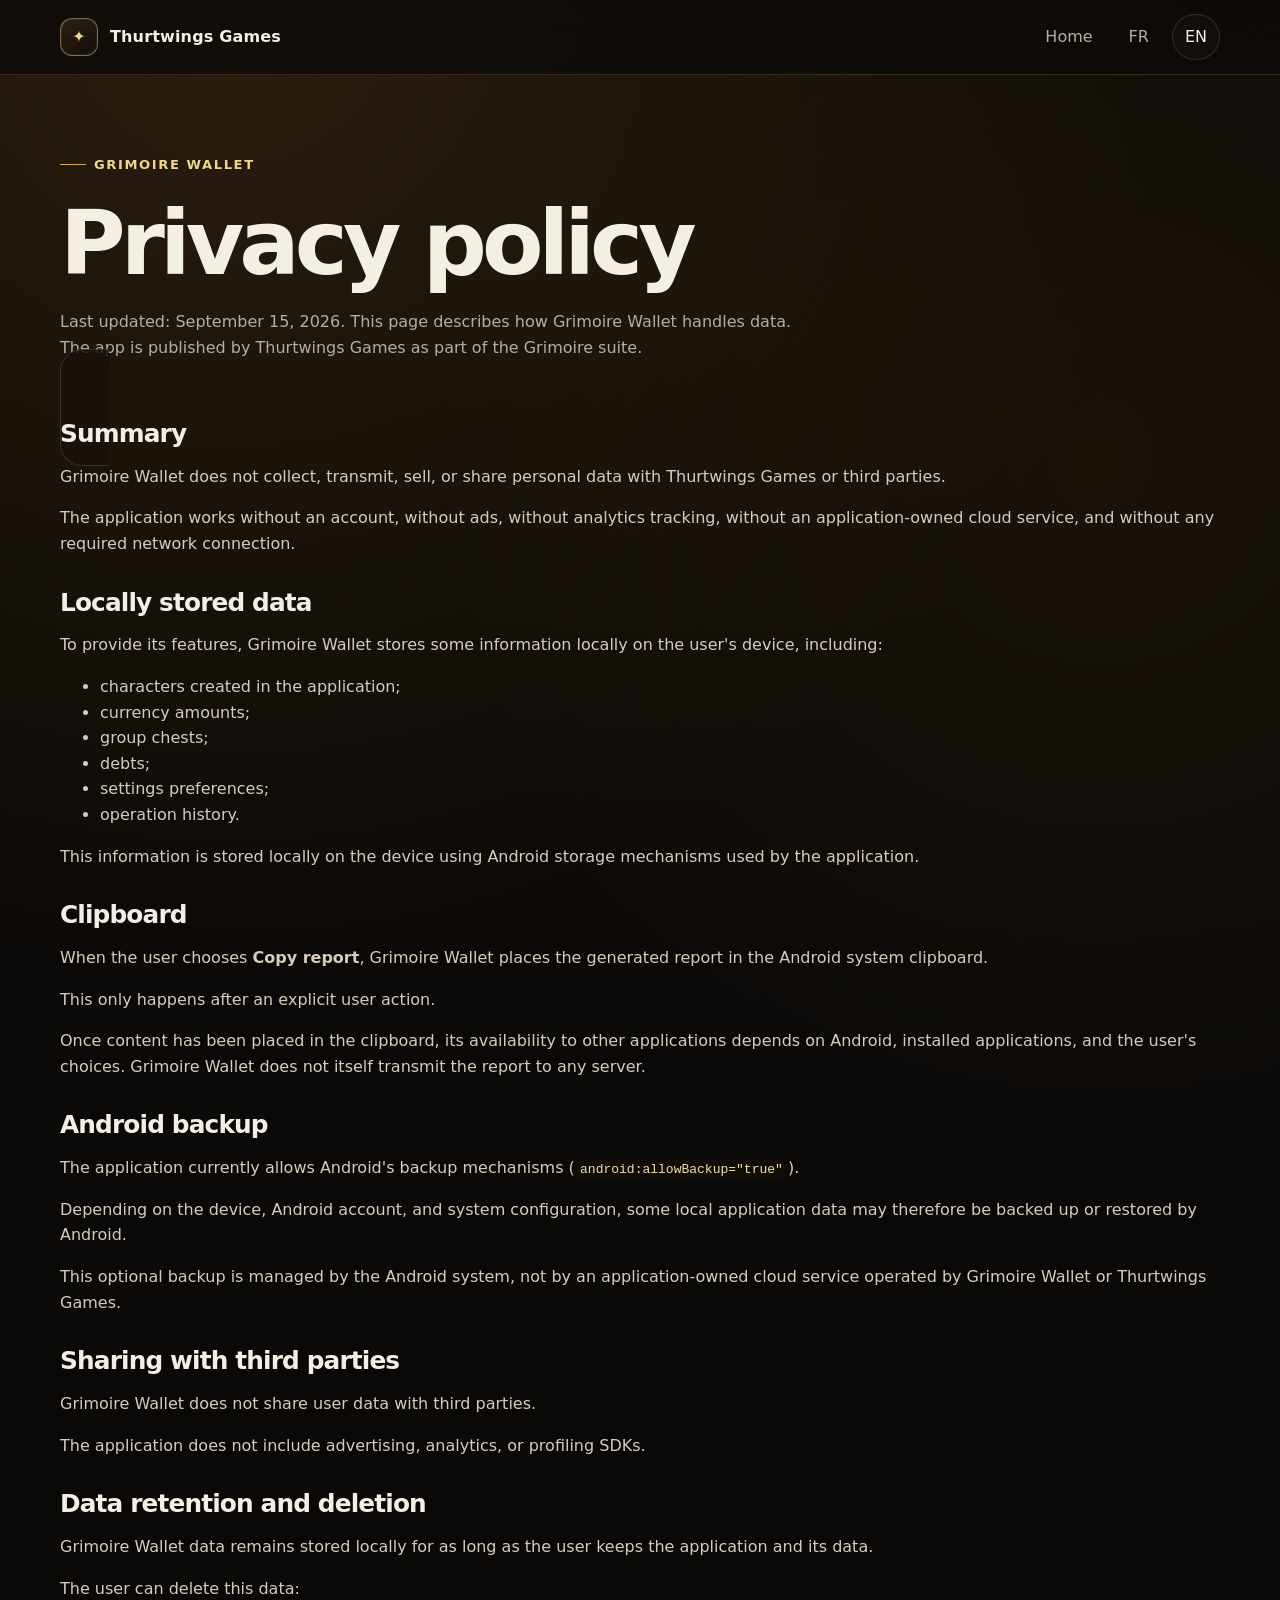
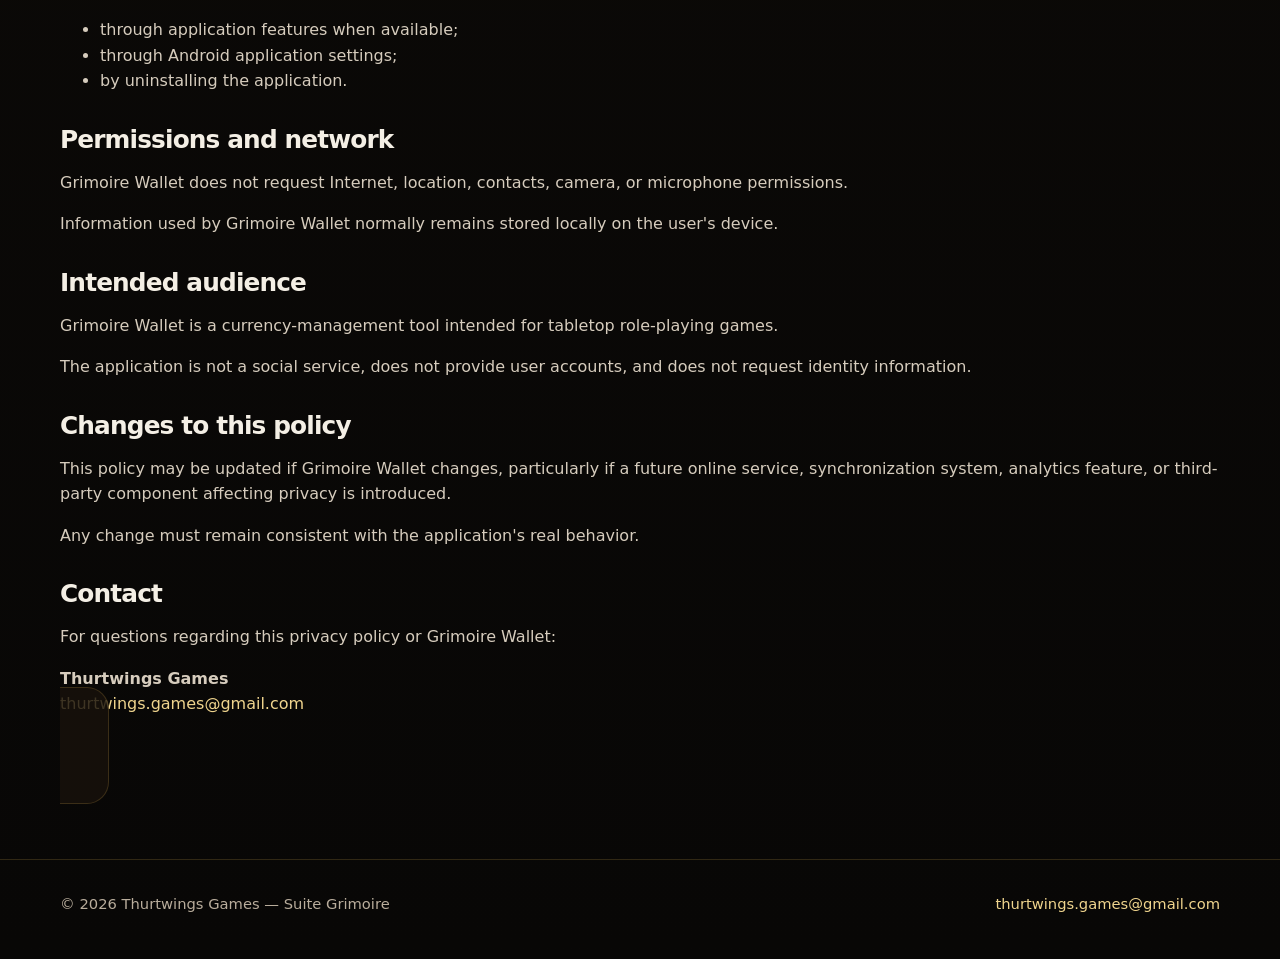
==== legal/grimoire-bourse/privacy-policy.html @ 92de98b3 "feat(site): add public privacy policy page" ====
<!doctype html>
<html lang="fr">
<head>
  <meta charset="utf-8">
  <meta name="viewport" content="width=device-width, initial-scale=1">
  <meta name="theme-color" content="#0c0a08">
  <meta name="description" content="Politique de confidentialité de Grimoire Bourse / Grimoire Wallet, publiée par Thurtwings Games.">
  <title>Politique de confidentialité — Grimoire Bourse</title>
  <link rel="stylesheet" href="../../styles.css">
</head>
<body>
  <header class="site-header">
    <div class="site-shell nav">
      <a class="brand" href="../../index.html">
        <span class="brand-mark">✦</span>
        <span>Thurtwings Games</span>
      </a>
      <div class="nav-actions">
        <a class="nav-link" href="../../index.html" data-lang="fr">Accueil</a>
        <a class="nav-link" href="../../index.html" data-lang="en">Home</a>
        <button class="lang-button active" type="button" data-set-lang="fr">FR</button>
        <button class="lang-button" type="button" data-set-lang="en">EN</button>
      </div>
    </div>
  </header>

  <main class="legal-page">
    <div class="site-shell">
      <div class="legal-header" data-lang="fr">
        <span class="eyebrow">Grimoire Bourse</span>
        <h1>Politique de confidentialité</h1>
        <p>Dernière mise à jour : 15 septembre 2026. Cette page décrit le traitement des données par Grimoire Bourse, application publiée par Thurtwings Games au sein de la suite Grimoire.</p>
      </div>
      <div class="legal-header" data-lang="en" id="en">
        <span class="eyebrow">Grimoire Wallet</span>
        <h1>Privacy policy</h1>
        <p>Last updated: September 15, 2026. This page describes how Grimoire Wallet handles data. The app is published by Thurtwings Games as part of the Grimoire suite.</p>
      </div>

      <article class="legal-card" data-lang="fr">
        <h2>Résumé</h2>
        <p>Grimoire Bourse ne collecte, ne transmet et ne vend aucune donnée personnelle à Thurtwings Games ou à des tiers.</p>
        <p>L'application fonctionne sans compte, sans publicité, sans suivi analytique, sans service cloud propre à l'application et sans connexion réseau obligatoire.</p>

        <h2>Données stockées localement</h2>
        <p>Pour fonctionner, Grimoire Bourse conserve certaines informations localement sur l'appareil de l'utilisateur, notamment :</p>
        <ul>
          <li>les personnages créés dans l'application ;</li>
          <li>les montants de monnaie ;</li>
          <li>les coffres de groupe ;</li>
          <li>les dettes ;</li>
          <li>les préférences de réglages ;</li>
          <li>l'historique des opérations.</li>
        </ul>
        <p>Ces données sont stockées localement sur l'appareil par les mécanismes de stockage Android utilisés par l'application.</p>

        <h2>Presse-papiers</h2>
        <p>Lorsque l'utilisateur utilise la fonction <strong>Copier rapport</strong>, Grimoire Bourse place le rapport généré dans le presse-papiers du système Android.</p>
        <p>Cette action se produit uniquement après une action explicite de l'utilisateur.</p>
        <p>Une fois le contenu placé dans le presse-papiers, son utilisation par d'autres applications dépend du système Android, des applications installées et des choix de l'utilisateur. Grimoire Bourse ne transmet elle-même ce rapport à aucun serveur.</p>

        <h2>Sauvegarde Android</h2>
        <p>L'application autorise actuellement les mécanismes de sauvegarde proposés par Android (<code>android:allowBackup="true"</code>).</p>
        <p>Selon la configuration de l'appareil, du compte Android et du système, certaines données locales de l'application peuvent donc être sauvegardées ou restaurées par Android.</p>
        <p>Cette sauvegarde éventuelle est gérée par le système Android, pas par un service cloud propre à Grimoire Bourse ou à Thurtwings Games.</p>

        <h2>Partage avec des tiers</h2>
        <p>Grimoire Bourse ne partage pas les données de l'utilisateur avec des tiers.</p>
        <p>L'application n'intègre aucun SDK publicitaire, analytique ou de profilage.</p>

        <h2>Conservation et suppression des données</h2>
        <p>Les données de Grimoire Bourse restent stockées localement tant que l'utilisateur conserve l'application et ses données.</p>
        <p>L'utilisateur peut supprimer ces données :</p>
        <ul>
          <li>depuis les fonctions de l'application lorsqu'elles existent ;</li>
          <li>depuis les paramètres Android de l'application ;</li>
          <li>en désinstallant l'application.</li>
        </ul>

        <h2>Permissions et réseau</h2>
        <p>Grimoire Bourse ne demande pas de permission Internet, de localisation, de contacts, de caméra ou de microphone.</p>
        <p>Les informations utilisées par Grimoire Bourse restent normalement stockées localement sur l'appareil.</p>

        <h2>Public concerné</h2>
        <p>Grimoire Bourse est un outil de gestion de monnaie destiné au jeu de rôle sur table.</p>
        <p>L'application n'est pas un service social, ne propose pas de compte utilisateur et ne demande pas d'informations d'identité.</p>

        <h2>Modifications de cette politique</h2>
        <p>Cette politique pourra être mise à jour si les fonctionnalités de Grimoire Bourse évoluent, notamment si un futur service en ligne, une synchronisation, un système d'analyse ou un composant tiers ayant un impact sur la vie privée est ajouté.</p>
        <p>Toute évolution devra rester cohérente avec le comportement réel de l'application.</p>

        <h2>Contact</h2>
        <p>Pour toute question concernant cette politique de confidentialité ou Grimoire Bourse :</p>
        <p><strong>Thurtwings Games</strong><br><a href="mailto:thurtwings.games@gmail.com">thurtwings.games@gmail.com</a></p>
      </article>

      <article class="legal-card" data-lang="en">
        <h2>Summary</h2>
        <p>Grimoire Wallet does not collect, transmit, sell, or share personal data with Thurtwings Games or third parties.</p>
        <p>The application works without an account, without ads, without analytics tracking, without an application-owned cloud service, and without any required network connection.</p>

        <h2>Locally stored data</h2>
        <p>To provide its features, Grimoire Wallet stores some information locally on the user's device, including:</p>
        <ul>
          <li>characters created in the application;</li>
          <li>currency amounts;</li>
          <li>group chests;</li>
          <li>debts;</li>
          <li>settings preferences;</li>
          <li>operation history.</li>
        </ul>
        <p>This information is stored locally on the device using Android storage mechanisms used by the application.</p>

        <h2>Clipboard</h2>
        <p>When the user chooses <strong>Copy report</strong>, Grimoire Wallet places the generated report in the Android system clipboard.</p>
        <p>This only happens after an explicit user action.</p>
        <p>Once content has been placed in the clipboard, its availability to other applications depends on Android, installed applications, and the user's choices. Grimoire Wallet does not itself transmit the report to any server.</p>

        <h2>Android backup</h2>
        <p>The application currently allows Android's backup mechanisms (<code>android:allowBackup="true"</code>).</p>
        <p>Depending on the device, Android account, and system configuration, some local application data may therefore be backed up or restored by Android.</p>
        <p>This optional backup is managed by the Android system, not by an application-owned cloud service operated by Grimoire Wallet or Thurtwings Games.</p>

        <h2>Sharing with third parties</h2>
        <p>Grimoire Wallet does not share user data with third parties.</p>
        <p>The application does not include advertising, analytics, or profiling SDKs.</p>

        <h2>Data retention and deletion</h2>
        <p>Grimoire Wallet data remains stored locally for as long as the user keeps the application and its data.</p>
        <p>The user can delete this data:</p>
        <ul>
          <li>through application features when available;</li>
          <li>through Android application settings;</li>
          <li>by uninstalling the application.</li>
        </ul>

        <h2>Permissions and network</h2>
        <p>Grimoire Wallet does not request Internet, location, contacts, camera, or microphone permissions.</p>
        <p>Information used by Grimoire Wallet normally remains stored locally on the user's device.</p>

        <h2>Intended audience</h2>
        <p>Grimoire Wallet is a currency-management tool intended for tabletop role-playing games.</p>
        <p>The application is not a social service, does not provide user accounts, and does not request identity information.</p>

        <h2>Changes to this policy</h2>
        <p>This policy may be updated if Grimoire Wallet changes, particularly if a future online service, synchronization system, analytics feature, or third-party component affecting privacy is introduced.</p>
        <p>Any change must remain consistent with the application's real behavior.</p>

        <h2>Contact</h2>
        <p>For questions regarding this privacy policy or Grimoire Wallet:</p>
        <p><strong>Thurtwings Games</strong><br><a href="mailto:thurtwings.games@gmail.com">thurtwings.games@gmail.com</a></p>
      </article>
    </div>
  </main>

  <footer class="site-footer">
    <div class="site-shell footer-row">
      <span>© 2026 Thurtwings Games — Suite Grimoire</span>
      <div class="footer-links"><a href="../../index.html">thurtwings.games@gmail.com</a></div>
    </div>
  </footer>

  <script>
    const buttons = document.querySelectorAll('[data-set-lang]');
    const setLanguage = (lang) => {
      document.body.classList.toggle('lang-en', lang === 'en');
      document.documentElement.lang = lang;
      buttons.forEach((button) => button.classList.toggle('active', button.dataset.setLang === lang));
      localStorage.setItem('grimoire-lang', lang);
      if (lang === 'en' && location.hash !== '#en') history.replaceState(null, '', '#en');
      if (lang === 'fr' && location.hash === '#en') history.replaceState(null, '', location.pathname);
    };
    buttons.forEach((button) => button.addEventListener('click', () => setLanguage(button.dataset.setLang)));
    const saved = localStorage.getItem('grimoire-lang');
    const initial = location.hash === '#en' ? 'en' : (saved || (navigator.language && navigator.language.toLowerCase().startsWith('en') ? 'en' : 'fr'));
    setLanguage(initial);
  </script>
</body>
</html>
---- styles.css ----
:root {
  --bg: #0c0a08;
  --bg-soft: #14100c;
  --panel: rgba(28, 21, 14, 0.86);
  --panel-strong: #1b140d;
  --gold: #d6a84d;
  --gold-light: #f0d58e;
  --gold-dark: #7e5721;
  --text: #f4efe5;
  --muted: #b9ad9c;
  --line: rgba(214, 168, 77, 0.2);
  --success: #9ccf91;
  --shadow: 0 24px 70px rgba(0, 0, 0, 0.42);
  --radius: 22px;
}

* { box-sizing: border-box; }
html { scroll-behavior: smooth; }
body {
  margin: 0;
  min-height: 100vh;
  color: var(--text);
  background:
    radial-gradient(circle at 18% 0%, rgba(126, 87, 33, 0.25), transparent 34%),
    radial-gradient(circle at 86% 18%, rgba(87, 57, 22, 0.18), transparent 28%),
    linear-gradient(180deg, #0e0b08 0%, #080706 100%);
  font-family: Inter, ui-sans-serif, system-ui, -apple-system, BlinkMacSystemFont, "Segoe UI", sans-serif;
  line-height: 1.6;
}

a { color: var(--gold-light); text-decoration: none; }
a:hover { color: #fff1bf; }

.site-shell { width: min(1160px, calc(100% - 36px)); margin: 0 auto; }

.site-header {
  position: sticky;
  top: 0;
  z-index: 20;
  backdrop-filter: blur(16px);
  background: rgba(12, 10, 8, 0.78);
  border-bottom: 1px solid var(--line);
}

.nav {
  min-height: 74px;
  display: flex;
  align-items: center;
  justify-content: space-between;
  gap: 20px;
}

.brand {
  display: inline-flex;
  align-items: center;
  gap: 12px;
  color: var(--text);
  font-weight: 750;
  letter-spacing: 0.01em;
}

.brand-mark {
  width: 38px;
  height: 38px;
  display: grid;
  place-items: center;
  border: 1px solid rgba(240, 213, 142, 0.45);
  border-radius: 12px;
  background: linear-gradient(145deg, #2c2115, #130e0a);
  color: var(--gold-light);
  box-shadow: inset 0 0 0 1px rgba(214,168,77,.08);
}

.nav-actions { display: flex; align-items: center; gap: 10px; flex-wrap: wrap; justify-content: flex-end; }
.nav-link, .lang-button {
  border: 1px solid transparent;
  background: transparent;
  color: var(--muted);
  padding: 9px 12px;
  border-radius: 999px;
  font: inherit;
  cursor: pointer;
}
.nav-link:hover, .lang-button:hover, .lang-button.active {
  border-color: var(--line);
  color: var(--text);
  background: rgba(255,255,255,.025);
}

.hero { padding: 92px 0 70px; }
.hero-grid { display: grid; grid-template-columns: 1.35fr .65fr; gap: 34px; align-items: center; }
.eyebrow {
  display: inline-flex;
  align-items: center;
  gap: 8px;
  color: var(--gold-light);
  font-size: .82rem;
  font-weight: 800;
  letter-spacing: .12em;
  text-transform: uppercase;
}
.eyebrow::before { content: ""; width: 26px; height: 1px; background: var(--gold); }

h1, h2, h3 { margin: 0; line-height: 1.12; }
h1 { margin-top: 18px; font-size: clamp(2.8rem, 7vw, 5.8rem); letter-spacing: -.055em; max-width: 820px; }
h2 { font-size: clamp(2rem, 4vw, 3.35rem); letter-spacing: -.035em; }
h3 { font-size: 1.2rem; }

.hero-copy { margin: 24px 0 0; max-width: 720px; color: var(--muted); font-size: clamp(1.05rem, 2vw, 1.25rem); }
.hero-actions { margin-top: 32px; display: flex; gap: 12px; flex-wrap: wrap; }
.button {
  display: inline-flex;
  align-items: center;
  justify-content: center;
  gap: 8px;
  min-height: 46px;
  padding: 0 17px;
  border-radius: 13px;
  border: 1px solid var(--line);
  font-weight: 760;
}
.button.primary { color: #171008; background: linear-gradient(135deg, #f2d78d, #c78d35); border-color: transparent; }
.button.primary:hover { color: #171008; filter: brightness(1.06); }
.button.secondary { color: var(--text); background: rgba(255,255,255,.025); }

.hero-seal {
  width: min(100%, 320px);
  aspect-ratio: 1;
  margin-left: auto;
  display: grid;
  place-items: center;
  border-radius: 50%;
  border: 1px solid rgba(240,213,142,.22);
  background:
    radial-gradient(circle, rgba(214,168,77,.13), transparent 58%),
    repeating-radial-gradient(circle, transparent 0 27px, rgba(214,168,77,.08) 28px 29px);
  box-shadow: var(--shadow);
  position: relative;
}
.hero-seal::before, .hero-seal::after {
  content: "";
  position: absolute;
  inset: 12%;
  border: 1px solid rgba(214,168,77,.18);
  border-radius: 50%;
}
.hero-seal::after { inset: 25%; }
.seal-core {
  width: 42%;
  aspect-ratio: 1;
  display: grid;
  place-items: center;
  border-radius: 28%;
  transform: rotate(45deg);
  border: 1px solid rgba(240,213,142,.48);
  background: linear-gradient(145deg, #2f2214, #130d09);
  color: var(--gold-light);
  font-size: 2.5rem;
}
.seal-core span { transform: rotate(-45deg); }

.section { padding: 76px 0; border-top: 1px solid rgba(214,168,77,.09); }
.section-intro { display: flex; justify-content: space-between; gap: 30px; align-items: end; margin-bottom: 28px; }
.section-intro p { margin: 0; max-width: 620px; color: var(--muted); }

.app-card, .privacy-card, .support-card, .feature-card {
  border: 1px solid var(--line);
  background: linear-gradient(180deg, rgba(33,24,15,.78), rgba(18,14,10,.92));
  border-radius: var(--radius);
  box-shadow: var(--shadow);
}

.app-card { padding: 30px; display: grid; grid-template-columns: 1fr auto; gap: 28px; }
.app-title-row { display: flex; gap: 12px; align-items: center; flex-wrap: wrap; }
.status {
  display: inline-flex;
  align-items: center;
  gap: 7px;
  color: var(--success);
  background: rgba(156,207,145,.08);
  border: 1px solid rgba(156,207,145,.18);
  border-radius: 999px;
  padding: 5px 10px;
  font-size: .82rem;
  font-weight: 750;
}
.status::before { content: ""; width: 7px; height: 7px; border-radius: 50%; background: currentColor; }
.app-card p { color: var(--muted); margin: 14px 0 0; max-width: 760px; }
.feature-list { margin: 24px 0 0; padding: 0; list-style: none; display: grid; grid-template-columns: repeat(2, minmax(0,1fr)); gap: 10px 20px; }
.feature-list li { color: #ddd3c5; }
.feature-list li::before { content: "✦"; color: var(--gold); margin-right: 9px; }
.coin-stack { min-width: 150px; display: flex; align-items: center; justify-content: center; }
.coin {
  width: 84px; height: 84px; border-radius: 50%; display: grid; place-items: center;
  font-weight: 900; font-size: 1.15rem; color: #2b1b08;
  background: radial-gradient(circle at 33% 30%, #ffe7a4, #d39832 54%, #7b4d12 100%);
  border: 5px double #e5b85f;
  box-shadow: 0 12px 30px rgba(0,0,0,.35);
}

.grid-3 { display: grid; grid-template-columns: repeat(3, minmax(0, 1fr)); gap: 18px; }
.feature-card { padding: 24px; box-shadow: none; }
.feature-card .mini-icon { color: var(--gold-light); font-size: 1.45rem; margin-bottom: 18px; display: block; }
.feature-card p { color: var(--muted); margin-bottom: 0; }

.privacy-card { padding: 34px; display: grid; grid-template-columns: 1fr auto; gap: 28px; align-items: center; }
.privacy-card p, .support-card p { color: var(--muted); }
.privacy-points { display: flex; flex-wrap: wrap; gap: 8px; margin-top: 18px; }
.chip { border: 1px solid var(--line); border-radius: 999px; padding: 7px 10px; color: #ded5c7; font-size: .9rem; }

.support-card { padding: 28px; text-align: center; }
.support-card strong { display: block; font-size: 1.25rem; margin-bottom: 8px; }

.legal-page { padding: 72px 0 100px; }
.legal-header { margin-bottom: 34px; }
.legal-header p { color: var(--muted); max-width: 760px; }
.legal-card { padding: clamp(22px, 5vw, 48px); border: 1px solid var(--line); background: rgba(24,18,12,.82); border-radius: var(--radius); }
.legal-card h2 { font-size: 1.55rem; margin-top: 32px; margin-bottom: 10px; }
.legal-card h2:first-child { margin-top: 0; }
.legal-card p, .legal-card li { color: #d6ccbd; }
.legal-card code { color: #f1ddb0; background: #110e0a; padding: .15em .4em; border-radius: 6px; }
.legal-card hr { border: 0; border-top: 1px solid var(--line); margin: 44px 0; }

.site-footer { border-top: 1px solid var(--line); padding: 32px 0 44px; color: var(--muted); font-size: .92rem; }
.footer-row { display: flex; justify-content: space-between; gap: 18px; align-items: center; flex-wrap: wrap; }
.footer-links { display: flex; gap: 14px; flex-wrap: wrap; }

[data-lang="en"] { display: none; }
body.lang-en [data-lang="fr"] { display: none; }
body.lang-en [data-lang="en"] { display: initial; }
body.lang-en div[data-lang="en"], body.lang-en section[data-lang="en"], body.lang-en p[data-lang="en"], body.lang-en ul[data-lang="en"] { display: block; }

@media (max-width: 850px) {
  .hero-grid, .app-card, .privacy-card { grid-template-columns: 1fr; }
  .hero-seal { margin: 20px auto 0; max-width: 250px; }
  .coin-stack { justify-content: flex-start; }
  .grid-3 { grid-template-columns: 1fr; }
  .section-intro { align-items: start; flex-direction: column; }
}

@media (max-width: 580px) {
  .site-shell { width: min(100% - 24px, 1160px); }
  .nav { min-height: 66px; }
  .nav-link { display: none; }
  .hero { padding-top: 62px; }
  .feature-list { grid-template-columns: 1fr; }
  .app-card, .privacy-card, .feature-card, .support-card { border-radius: 17px; }
}
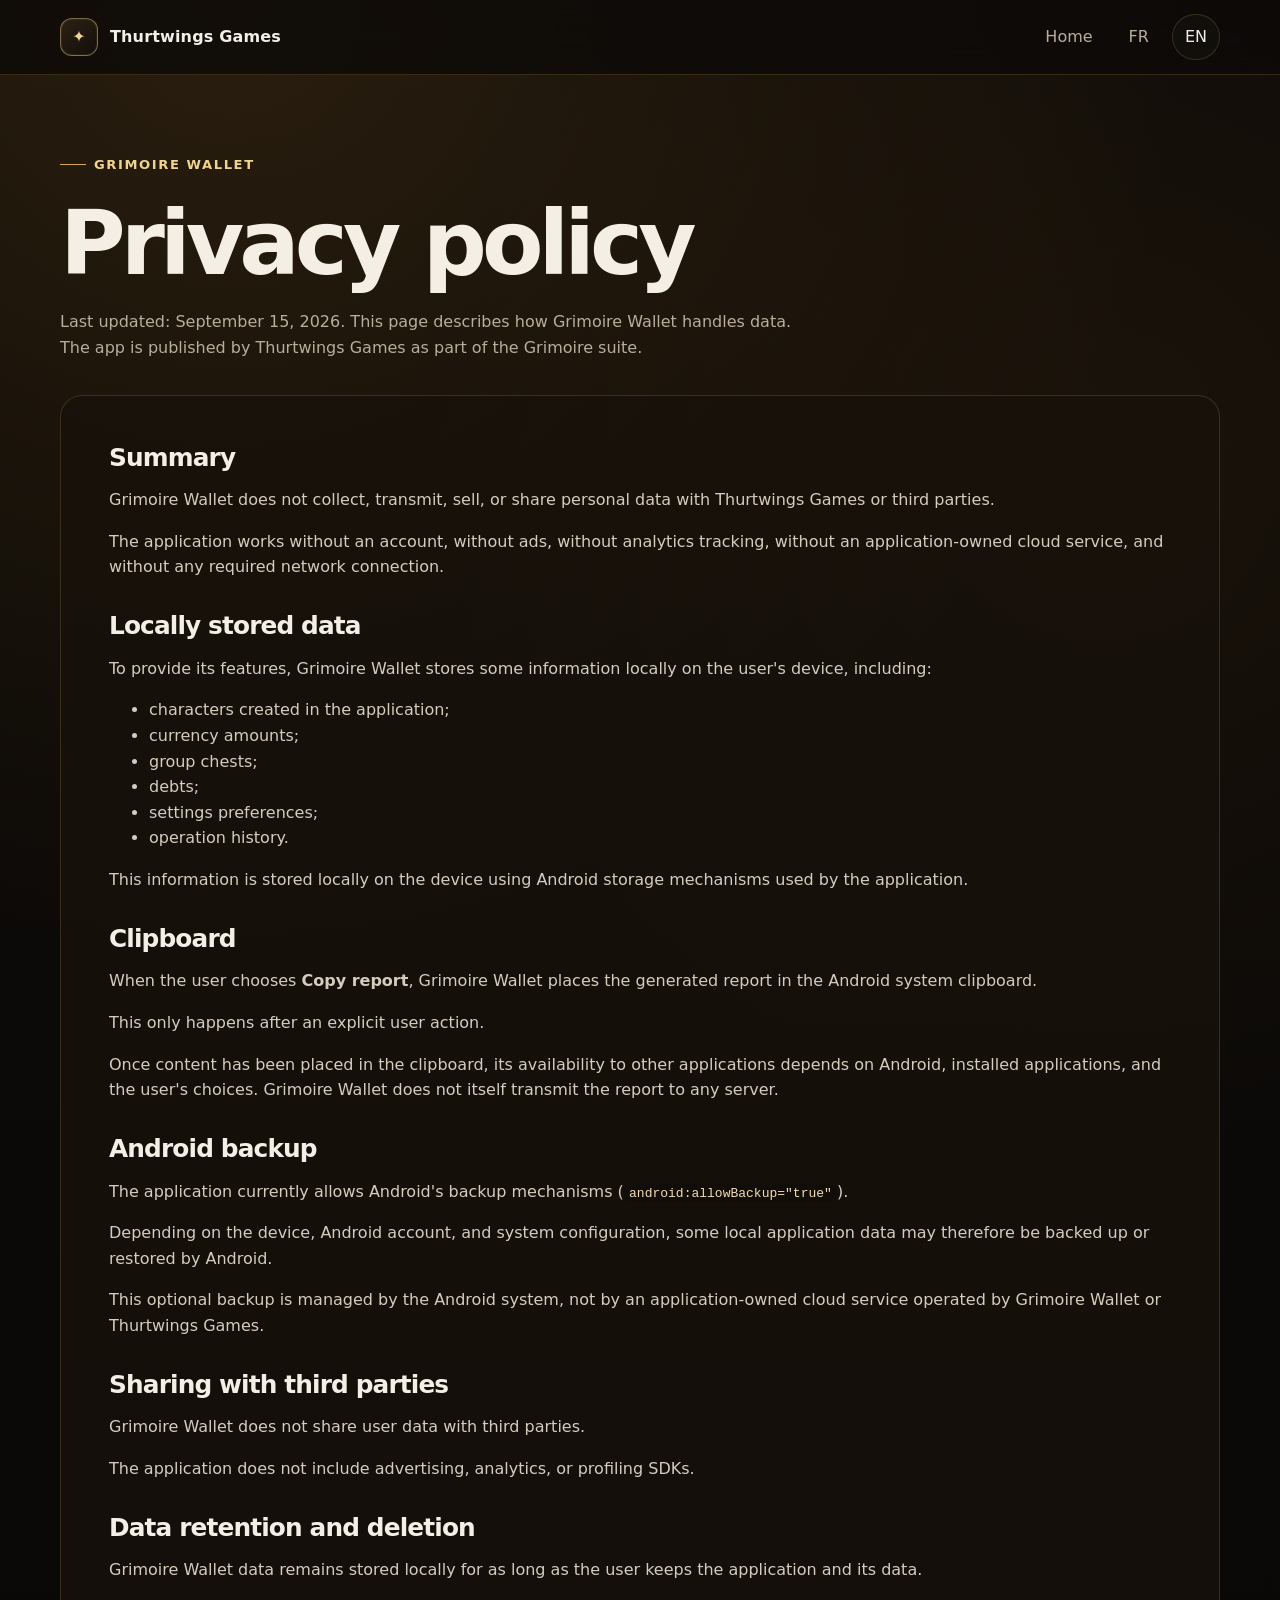
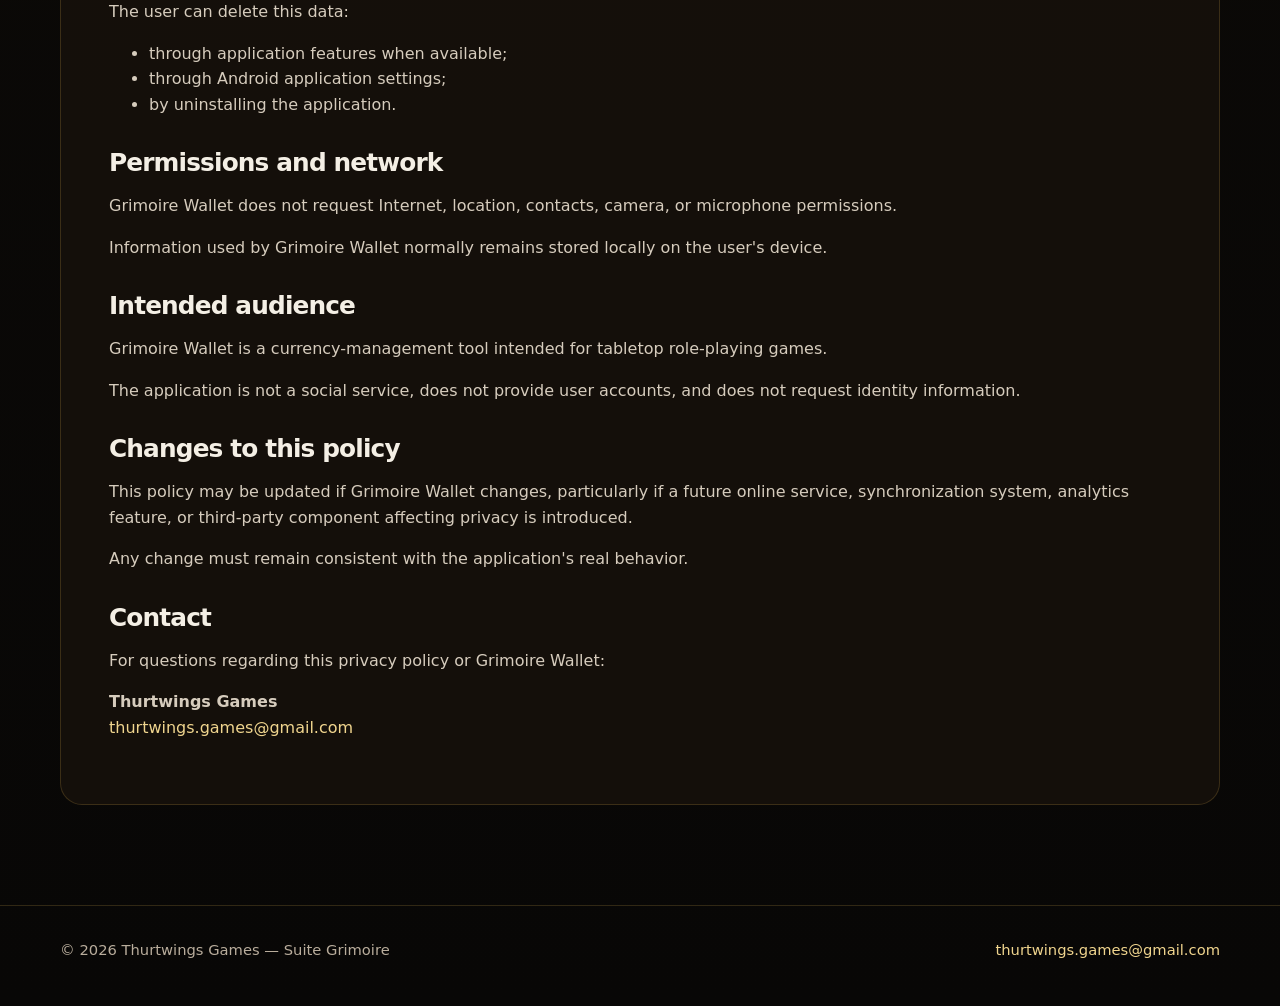
==== commit ca4475d0: "fix(site): correct privacy page footer contact link" ====
--- a/legal/grimoire-bourse/privacy-policy.html
+++ b/legal/grimoire-bourse/privacy-policy.html
@@ -156,7 +156,7 @@
   <footer class="site-footer">
     <div class="site-shell footer-row">
       <span>© 2026 Thurtwings Games — Suite Grimoire</span>
-      <div class="footer-links"><a href="../../index.html">thurtwings.games@gmail.com</a></div>
+      <div class="footer-links"><a href="mailto:thurtwings.games@gmail.com">thurtwings.games@gmail.com</a></div>
     </div>
   </footer>
 
--- a/styles.css
+++ b/styles.css
@@ -227,8 +227,7 @@
 
 [data-lang="en"] { display: none; }
 body.lang-en [data-lang="fr"] { display: none; }
-body.lang-en [data-lang="en"] { display: initial; }
-body.lang-en div[data-lang="en"], body.lang-en section[data-lang="en"], body.lang-en p[data-lang="en"], body.lang-en ul[data-lang="en"] { display: block; }
+body.lang-en [data-lang="en"] { display: revert; }
 
 @media (max-width: 850px) {
   .hero-grid, .app-card, .privacy-card { grid-template-columns: 1fr; }
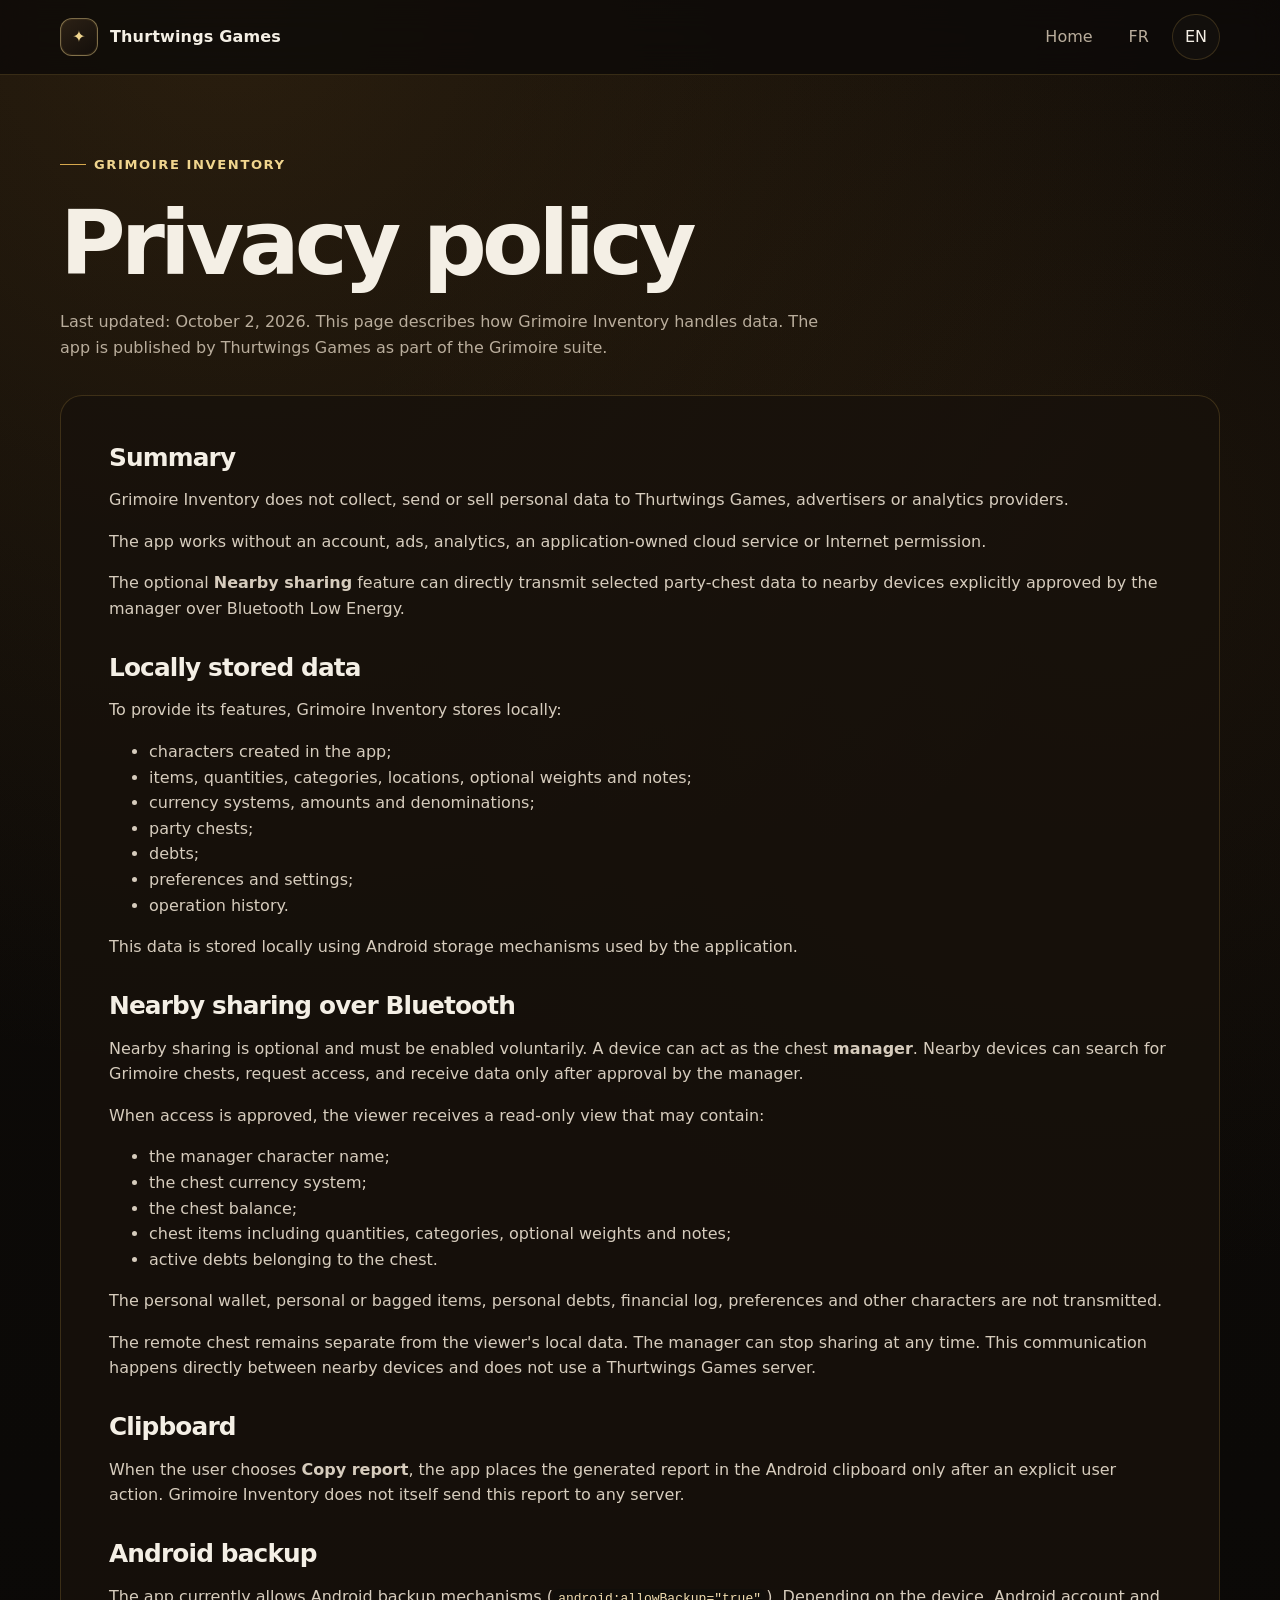
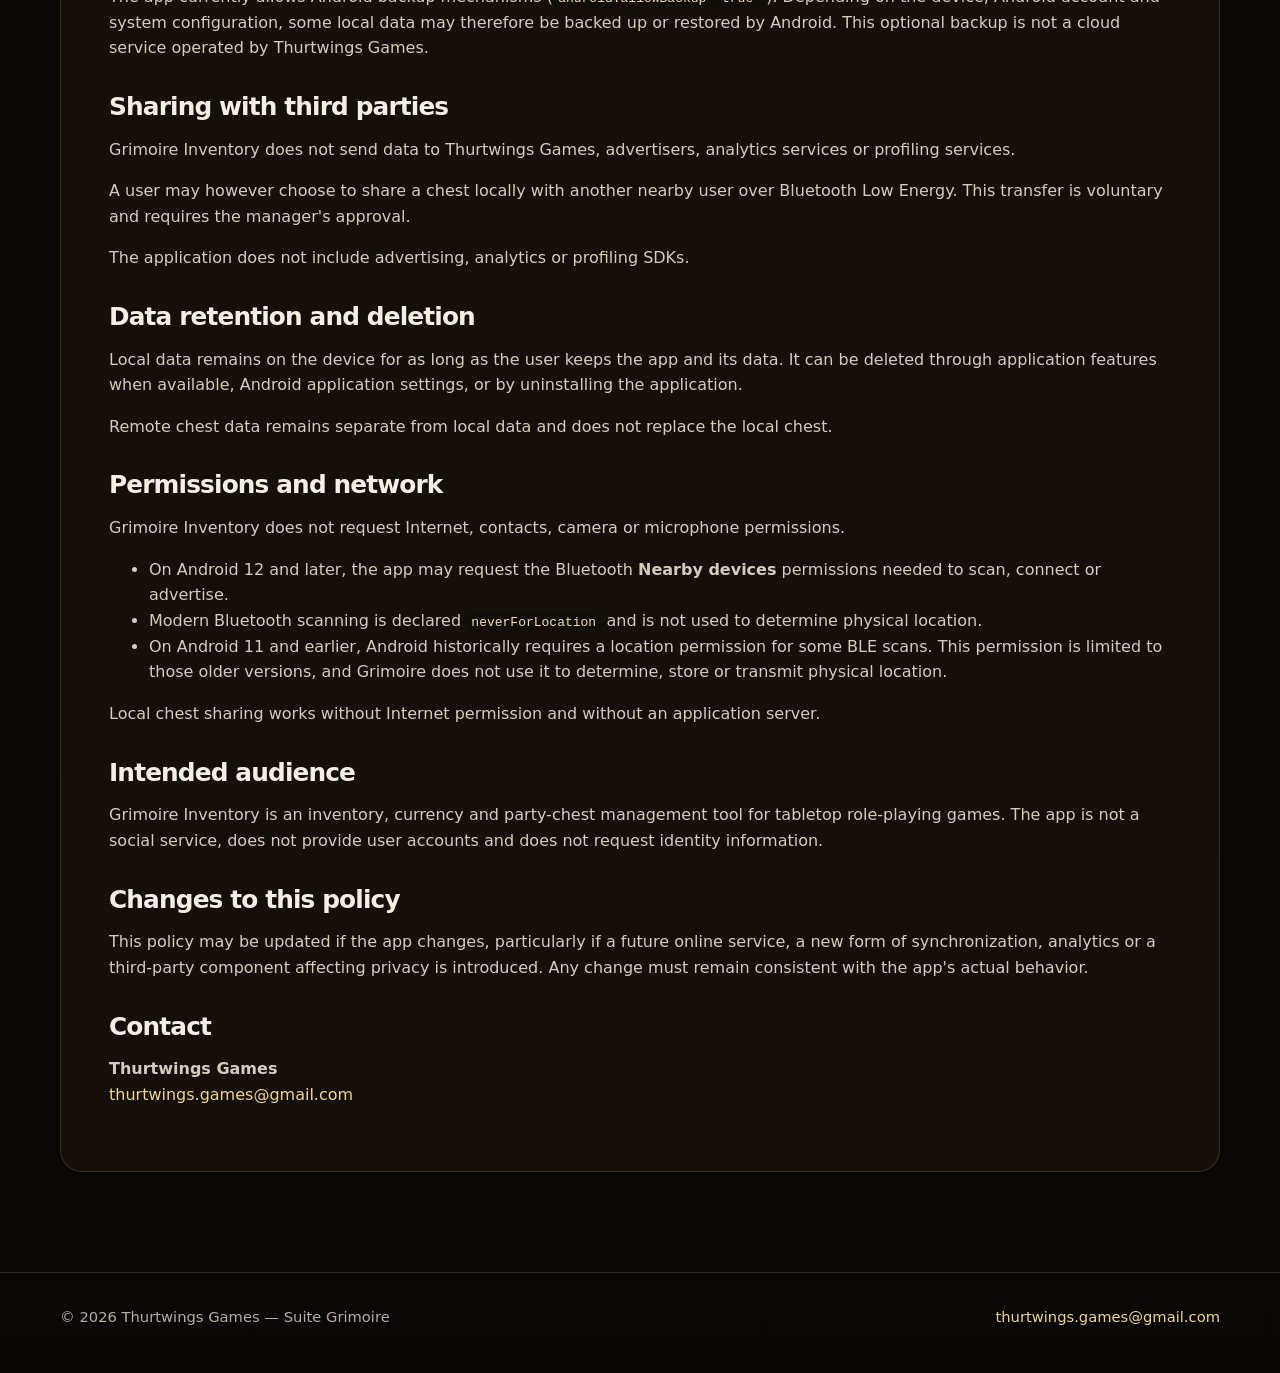
==== commit 5b6a6e73: "docs(privacy): sync public privacy policy HTML" ====
--- a/legal/grimoire-bourse/privacy-policy.html
+++ b/legal/grimoire-bourse/privacy-policy.html
@@ -4,17 +4,14 @@
   <meta charset="utf-8">
   <meta name="viewport" content="width=device-width, initial-scale=1">
   <meta name="theme-color" content="#0c0a08">
-  <meta name="description" content="Politique de confidentialité de Grimoire Bourse / Grimoire Wallet, publiée par Thurtwings Games.">
-  <title>Politique de confidentialité — Grimoire Bourse</title>
+  <meta name="description" content="Politique de confidentialité de Grimoire Inventaire / Grimoire Inventory, publiée par Thurtwings Games.">
+  <title>Politique de confidentialité — Grimoire Inventaire</title>
   <link rel="stylesheet" href="../../styles.css">
 </head>
 <body>
   <header class="site-header">
     <div class="site-shell nav">
-      <a class="brand" href="../../index.html">
-        <span class="brand-mark">✦</span>
-        <span>Thurtwings Games</span>
-      </a>
+      <a class="brand" href="../../index.html"><span class="brand-mark">✦</span><span>Thurtwings Games</span></a>
       <div class="nav-actions">
         <a class="nav-link" href="../../index.html" data-lang="fr">Accueil</a>
         <a class="nav-link" href="../../index.html" data-lang="en">Home</a>
@@ -23,143 +20,105 @@
       </div>
     </div>
   </header>
+  <main class="legal-page"><div class="site-shell">
+    <div class="legal-header" data-lang="fr"><span class="eyebrow">Grimoire Inventaire</span><h1>Politique de confidentialité</h1><p>Dernière mise à jour : 2 octobre 2026. Cette page décrit le traitement des données par Grimoire Inventaire, application publiée par Thurtwings Games au sein de la suite Grimoire.</p></div>
+    <div class="legal-header" data-lang="en" id="en"><span class="eyebrow">Grimoire Inventory</span><h1>Privacy policy</h1><p>Last updated: October 2, 2026. This page describes how Grimoire Inventory handles data. The app is published by Thurtwings Games as part of the Grimoire suite.</p></div>
 
-  <main class="legal-page">
-    <div class="site-shell">
-      <div class="legal-header" data-lang="fr">
-        <span class="eyebrow">Grimoire Bourse</span>
-        <h1>Politique de confidentialité</h1>
-        <p>Dernière mise à jour : 15 septembre 2026. Cette page décrit le traitement des données par Grimoire Bourse, application publiée par Thurtwings Games au sein de la suite Grimoire.</p>
-      </div>
-      <div class="legal-header" data-lang="en" id="en">
-        <span class="eyebrow">Grimoire Wallet</span>
-        <h1>Privacy policy</h1>
-        <p>Last updated: September 15, 2026. This page describes how Grimoire Wallet handles data. The app is published by Thurtwings Games as part of the Grimoire suite.</p>
-      </div>
+    <article class="legal-card" data-lang="fr">
+      <h2>Résumé</h2>
+      <p>Grimoire Inventaire ne collecte, n'envoie ni ne vend de données personnelles à Thurtwings Games, à des annonceurs ou à des services d'analyse.</p>
+      <p>L'application fonctionne sans compte, sans publicité, sans analytics, sans service cloud propre à l'application et sans permission Internet.</p>
+      <p>La fonction facultative <strong>Partage à proximité</strong> peut transmettre directement, par Bluetooth Low Energy, certaines données du coffre du groupe à des appareils proches explicitement autorisés par le manager.</p>
 
-      <article class="legal-card" data-lang="fr">
-        <h2>Résumé</h2>
-        <p>Grimoire Bourse ne collecte, ne transmet et ne vend aucune donnée personnelle à Thurtwings Games ou à des tiers.</p>
-        <p>L'application fonctionne sans compte, sans publicité, sans suivi analytique, sans service cloud propre à l'application et sans connexion réseau obligatoire.</p>
+      <h2>Données stockées localement</h2>
+      <p>Pour fonctionner, Grimoire Inventaire conserve localement notamment :</p>
+      <ul><li>les personnages créés ;</li><li>les objets, quantités, catégories, emplacements, poids éventuels et notes ;</li><li>les systèmes monétaires, montants et dénominations ;</li><li>les coffres de groupe ;</li><li>les dettes ;</li><li>les préférences et réglages ;</li><li>l'historique des opérations.</li></ul>
+      <p>Ces données sont stockées localement à l'aide des mécanismes de stockage Android utilisés par l'application.</p>
 
-        <h2>Données stockées localement</h2>
-        <p>Pour fonctionner, Grimoire Bourse conserve certaines informations localement sur l'appareil de l'utilisateur, notamment :</p>
-        <ul>
-          <li>les personnages créés dans l'application ;</li>
-          <li>les montants de monnaie ;</li>
-          <li>les coffres de groupe ;</li>
-          <li>les dettes ;</li>
-          <li>les préférences de réglages ;</li>
-          <li>l'historique des opérations.</li>
-        </ul>
-        <p>Ces données sont stockées localement sur l'appareil par les mécanismes de stockage Android utilisés par l'application.</p>
+      <h2>Partage à proximité par Bluetooth</h2>
+      <p>Le partage à proximité est facultatif et doit être activé volontairement. Un appareil peut agir comme <strong>manager</strong> du coffre. Les appareils proches peuvent rechercher les coffres Grimoire, demander l'accès, puis recevoir les données uniquement après autorisation du manager.</p>
+      <p>Lorsqu'un accès est accepté, le spectateur reçoit une vue en lecture seule pouvant contenir :</p>
+      <ul><li>le nom du personnage manager ;</li><li>le système monétaire du coffre ;</li><li>le montant du coffre ;</li><li>les objets du coffre avec quantités, catégories, poids éventuels et notes ;</li><li>les dettes actives appartenant au coffre.</li></ul>
+      <p>Ne sont pas transmis : la bourse personnelle, les objets personnels ou contenus dans le sac, les dettes personnelles, le journal financier, les préférences et les autres personnages.</p>
+      <p>Le coffre distant reste séparé des données locales du spectateur. Le manager peut arrêter le partage à tout moment. Cette communication est directe entre appareils proches et n'utilise aucun serveur Thurtwings Games.</p>
 
-        <h2>Presse-papiers</h2>
-        <p>Lorsque l'utilisateur utilise la fonction <strong>Copier rapport</strong>, Grimoire Bourse place le rapport généré dans le presse-papiers du système Android.</p>
-        <p>Cette action se produit uniquement après une action explicite de l'utilisateur.</p>
-        <p>Une fois le contenu placé dans le presse-papiers, son utilisation par d'autres applications dépend du système Android, des applications installées et des choix de l'utilisateur. Grimoire Bourse ne transmet elle-même ce rapport à aucun serveur.</p>
+      <h2>Presse-papiers</h2>
+      <p>Lorsque l'utilisateur utilise <strong>Copier rapport</strong>, l'application place le rapport généré dans le presse-papiers Android, uniquement après une action explicite de l'utilisateur. Grimoire Inventaire ne transmet elle-même ce rapport à aucun serveur.</p>
 
-        <h2>Sauvegarde Android</h2>
-        <p>L'application autorise actuellement les mécanismes de sauvegarde proposés par Android (<code>android:allowBackup="true"</code>).</p>
-        <p>Selon la configuration de l'appareil, du compte Android et du système, certaines données locales de l'application peuvent donc être sauvegardées ou restaurées par Android.</p>
-        <p>Cette sauvegarde éventuelle est gérée par le système Android, pas par un service cloud propre à Grimoire Bourse ou à Thurtwings Games.</p>
+      <h2>Sauvegarde Android</h2>
+      <p>L'application autorise actuellement les mécanismes de sauvegarde proposés par Android (<code>android:allowBackup="true"</code>). Selon la configuration de l'appareil, du compte Android et du système, certaines données locales peuvent donc être sauvegardées ou restaurées par Android. Cette éventuelle sauvegarde n'est pas un service cloud exploité par Thurtwings Games.</p>
 
-        <h2>Partage avec des tiers</h2>
-        <p>Grimoire Bourse ne partage pas les données de l'utilisateur avec des tiers.</p>
-        <p>L'application n'intègre aucun SDK publicitaire, analytique ou de profilage.</p>
+      <h2>Partage avec des tiers</h2>
+      <p>Grimoire Inventaire n'envoie aucune donnée à Thurtwings Games, à des annonceurs, à des services d'analytics ou à des services de profilage.</p>
+      <p>Un utilisateur peut toutefois choisir de partager localement le contenu de son coffre avec un autre utilisateur à proximité via Bluetooth Low Energy. Cette transmission est volontaire et nécessite l'autorisation du manager.</p>
+      <p>L'application n'intègre aucun SDK publicitaire, analytique ou de profilage.</p>
 
-        <h2>Conservation et suppression des données</h2>
-        <p>Les données de Grimoire Bourse restent stockées localement tant que l'utilisateur conserve l'application et ses données.</p>
-        <p>L'utilisateur peut supprimer ces données :</p>
-        <ul>
-          <li>depuis les fonctions de l'application lorsqu'elles existent ;</li>
-          <li>depuis les paramètres Android de l'application ;</li>
-          <li>en désinstallant l'application.</li>
-        </ul>
+      <h2>Conservation et suppression des données</h2>
+      <p>Les données locales restent sur l'appareil tant que l'utilisateur conserve l'application et ses données. Elles peuvent être supprimées depuis les fonctions de l'application lorsqu'elles existent, les paramètres Android, ou en désinstallant l'application.</p>
+      <p>Les données d'un coffre distant consulté restent séparées des données locales et ne remplacent pas le coffre local.</p>
 
-        <h2>Permissions et réseau</h2>
-        <p>Grimoire Bourse ne demande pas de permission Internet, de localisation, de contacts, de caméra ou de microphone.</p>
-        <p>Les informations utilisées par Grimoire Bourse restent normalement stockées localement sur l'appareil.</p>
+      <h2>Permissions et réseau</h2>
+      <p>Grimoire Inventaire ne demande pas de permission Internet, de contacts, de caméra ou de microphone.</p>
+      <ul><li>Sur Android 12 et suivants, l'application peut demander les permissions Bluetooth <strong>Appareils à proximité</strong> nécessaires au scan, à la connexion ou à l'advertising.</li><li>Le scan Bluetooth récent est déclaré <code>neverForLocation</code> et n'est pas utilisé pour déterminer la position physique.</li><li>Sur Android 11 et antérieurs, Android exige historiquement une permission de localisation pour certains scans BLE. Cette permission est limitée à ces anciennes versions et Grimoire ne l'utilise pas pour déterminer, enregistrer ou transmettre la position physique.</li></ul>
+      <p>Le partage local du coffre fonctionne sans permission Internet et sans serveur applicatif.</p>
 
-        <h2>Public concerné</h2>
-        <p>Grimoire Bourse est un outil de gestion de monnaie destiné au jeu de rôle sur table.</p>
-        <p>L'application n'est pas un service social, ne propose pas de compte utilisateur et ne demande pas d'informations d'identité.</p>
+      <h2>Public concerné</h2>
+      <p>Grimoire Inventaire est un outil de gestion d'inventaire, de monnaie et de coffre destiné au jeu de rôle sur table. L'application n'est pas un service social, ne propose pas de compte utilisateur et ne demande pas d'informations d'identité.</p>
 
-        <h2>Modifications de cette politique</h2>
-        <p>Cette politique pourra être mise à jour si les fonctionnalités de Grimoire Bourse évoluent, notamment si un futur service en ligne, une synchronisation, un système d'analyse ou un composant tiers ayant un impact sur la vie privée est ajouté.</p>
-        <p>Toute évolution devra rester cohérente avec le comportement réel de l'application.</p>
+      <h2>Modifications de cette politique</h2>
+      <p>Cette politique pourra être mise à jour si les fonctionnalités évoluent, notamment si un futur service en ligne, une nouvelle forme de synchronisation, un système d'analyse ou un composant tiers ayant un impact sur la vie privée est ajouté. Toute évolution devra rester cohérente avec le comportement réel de l'application.</p>
 
-        <h2>Contact</h2>
-        <p>Pour toute question concernant cette politique de confidentialité ou Grimoire Bourse :</p>
-        <p><strong>Thurtwings Games</strong><br><a href="mailto:thurtwings.games@gmail.com">thurtwings.games@gmail.com</a></p>
-      </article>
+      <h2>Contact</h2><p><strong>Thurtwings Games</strong><br><a href="mailto:thurtwings.games@gmail.com">thurtwings.games@gmail.com</a></p>
+    </article>
 
-      <article class="legal-card" data-lang="en">
-        <h2>Summary</h2>
-        <p>Grimoire Wallet does not collect, transmit, sell, or share personal data with Thurtwings Games or third parties.</p>
-        <p>The application works without an account, without ads, without analytics tracking, without an application-owned cloud service, and without any required network connection.</p>
+    <article class="legal-card" data-lang="en">
+      <h2>Summary</h2>
+      <p>Grimoire Inventory does not collect, send or sell personal data to Thurtwings Games, advertisers or analytics providers.</p>
+      <p>The app works without an account, ads, analytics, an application-owned cloud service or Internet permission.</p>
+      <p>The optional <strong>Nearby sharing</strong> feature can directly transmit selected party-chest data to nearby devices explicitly approved by the manager over Bluetooth Low Energy.</p>
 
-        <h2>Locally stored data</h2>
-        <p>To provide its features, Grimoire Wallet stores some information locally on the user's device, including:</p>
-        <ul>
-          <li>characters created in the application;</li>
-          <li>currency amounts;</li>
-          <li>group chests;</li>
-          <li>debts;</li>
-          <li>settings preferences;</li>
-          <li>operation history.</li>
-        </ul>
-        <p>This information is stored locally on the device using Android storage mechanisms used by the application.</p>
+      <h2>Locally stored data</h2>
+      <p>To provide its features, Grimoire Inventory stores locally:</p>
+      <ul><li>characters created in the app;</li><li>items, quantities, categories, locations, optional weights and notes;</li><li>currency systems, amounts and denominations;</li><li>party chests;</li><li>debts;</li><li>preferences and settings;</li><li>operation history.</li></ul>
+      <p>This data is stored locally using Android storage mechanisms used by the application.</p>
 
-        <h2>Clipboard</h2>
-        <p>When the user chooses <strong>Copy report</strong>, Grimoire Wallet places the generated report in the Android system clipboard.</p>
-        <p>This only happens after an explicit user action.</p>
-        <p>Once content has been placed in the clipboard, its availability to other applications depends on Android, installed applications, and the user's choices. Grimoire Wallet does not itself transmit the report to any server.</p>
+      <h2>Nearby sharing over Bluetooth</h2>
+      <p>Nearby sharing is optional and must be enabled voluntarily. A device can act as the chest <strong>manager</strong>. Nearby devices can search for Grimoire chests, request access, and receive data only after approval by the manager.</p>
+      <p>When access is approved, the viewer receives a read-only view that may contain:</p>
+      <ul><li>the manager character name;</li><li>the chest currency system;</li><li>the chest balance;</li><li>chest items including quantities, categories, optional weights and notes;</li><li>active debts belonging to the chest.</li></ul>
+      <p>The personal wallet, personal or bagged items, personal debts, financial log, preferences and other characters are not transmitted.</p>
+      <p>The remote chest remains separate from the viewer's local data. The manager can stop sharing at any time. This communication happens directly between nearby devices and does not use a Thurtwings Games server.</p>
 
-        <h2>Android backup</h2>
-        <p>The application currently allows Android's backup mechanisms (<code>android:allowBackup="true"</code>).</p>
-        <p>Depending on the device, Android account, and system configuration, some local application data may therefore be backed up or restored by Android.</p>
-        <p>This optional backup is managed by the Android system, not by an application-owned cloud service operated by Grimoire Wallet or Thurtwings Games.</p>
+      <h2>Clipboard</h2>
+      <p>When the user chooses <strong>Copy report</strong>, the app places the generated report in the Android clipboard only after an explicit user action. Grimoire Inventory does not itself send this report to any server.</p>
 
-        <h2>Sharing with third parties</h2>
-        <p>Grimoire Wallet does not share user data with third parties.</p>
-        <p>The application does not include advertising, analytics, or profiling SDKs.</p>
+      <h2>Android backup</h2>
+      <p>The app currently allows Android backup mechanisms (<code>android:allowBackup="true"</code>). Depending on the device, Android account and system configuration, some local data may therefore be backed up or restored by Android. This optional backup is not a cloud service operated by Thurtwings Games.</p>
 
-        <h2>Data retention and deletion</h2>
-        <p>Grimoire Wallet data remains stored locally for as long as the user keeps the application and its data.</p>
-        <p>The user can delete this data:</p>
-        <ul>
-          <li>through application features when available;</li>
-          <li>through Android application settings;</li>
-          <li>by uninstalling the application.</li>
-        </ul>
+      <h2>Sharing with third parties</h2>
+      <p>Grimoire Inventory does not send data to Thurtwings Games, advertisers, analytics services or profiling services.</p>
+      <p>A user may however choose to share a chest locally with another nearby user over Bluetooth Low Energy. This transfer is voluntary and requires the manager's approval.</p>
+      <p>The application does not include advertising, analytics or profiling SDKs.</p>
 
-        <h2>Permissions and network</h2>
-        <p>Grimoire Wallet does not request Internet, location, contacts, camera, or microphone permissions.</p>
-        <p>Information used by Grimoire Wallet normally remains stored locally on the user's device.</p>
+      <h2>Data retention and deletion</h2>
+      <p>Local data remains on the device for as long as the user keeps the app and its data. It can be deleted through application features when available, Android application settings, or by uninstalling the application.</p>
+      <p>Remote chest data remains separate from local data and does not replace the local chest.</p>
 
-        <h2>Intended audience</h2>
-        <p>Grimoire Wallet is a currency-management tool intended for tabletop role-playing games.</p>
-        <p>The application is not a social service, does not provide user accounts, and does not request identity information.</p>
+      <h2>Permissions and network</h2>
+      <p>Grimoire Inventory does not request Internet, contacts, camera or microphone permissions.</p>
+      <ul><li>On Android 12 and later, the app may request the Bluetooth <strong>Nearby devices</strong> permissions needed to scan, connect or advertise.</li><li>Modern Bluetooth scanning is declared <code>neverForLocation</code> and is not used to determine physical location.</li><li>On Android 11 and earlier, Android historically requires a location permission for some BLE scans. This permission is limited to those older versions, and Grimoire does not use it to determine, store or transmit physical location.</li></ul>
+      <p>Local chest sharing works without Internet permission and without an application server.</p>
 
-        <h2>Changes to this policy</h2>
-        <p>This policy may be updated if Grimoire Wallet changes, particularly if a future online service, synchronization system, analytics feature, or third-party component affecting privacy is introduced.</p>
-        <p>Any change must remain consistent with the application's real behavior.</p>
+      <h2>Intended audience</h2>
+      <p>Grimoire Inventory is an inventory, currency and party-chest management tool for tabletop role-playing games. The app is not a social service, does not provide user accounts and does not request identity information.</p>
 
-        <h2>Contact</h2>
-        <p>For questions regarding this privacy policy or Grimoire Wallet:</p>
-        <p><strong>Thurtwings Games</strong><br><a href="mailto:thurtwings.games@gmail.com">thurtwings.games@gmail.com</a></p>
-      </article>
-    </div>
-  </main>
+      <h2>Changes to this policy</h2>
+      <p>This policy may be updated if the app changes, particularly if a future online service, a new form of synchronization, analytics or a third-party component affecting privacy is introduced. Any change must remain consistent with the app's actual behavior.</p>
 
-  <footer class="site-footer">
-    <div class="site-shell footer-row">
-      <span>© 2026 Thurtwings Games — Suite Grimoire</span>
-      <div class="footer-links"><a href="mailto:thurtwings.games@gmail.com">thurtwings.games@gmail.com</a></div>
-    </div>
-  </footer>
-
+      <h2>Contact</h2><p><strong>Thurtwings Games</strong><br><a href="mailto:thurtwings.games@gmail.com">thurtwings.games@gmail.com</a></p>
+    </article>
+  </div></main>
+  <footer class="site-footer"><div class="site-shell footer-row"><span>© 2026 Thurtwings Games — Suite Grimoire</span><div class="footer-links"><a href="mailto:thurtwings.games@gmail.com">thurtwings.games@gmail.com</a></div></div></footer>
   <script>
     const buttons = document.querySelectorAll('[data-set-lang]');
     const setLanguage = (lang) => {
--- a/styles.css
+++ b/styles.css
@@ -89,6 +89,7 @@
 
 .hero { padding: 92px 0 70px; }
 .hero-grid { display: grid; grid-template-columns: 1.35fr .65fr; gap: 34px; align-items: center; }
+.hero-grid-single { grid-template-columns: minmax(0, 1fr); max-width: 980px; }
 .eyebrow {
   display: inline-flex;
   align-items: center;
@@ -102,11 +103,11 @@
 .eyebrow::before { content: ""; width: 26px; height: 1px; background: var(--gold); }
 
 h1, h2, h3 { margin: 0; line-height: 1.12; }
-h1 { margin-top: 18px; font-size: clamp(2.8rem, 7vw, 5.8rem); letter-spacing: -.055em; max-width: 820px; }
+h1 { margin-top: 18px; font-size: clamp(2.8rem, 7vw, 5.8rem); letter-spacing: -.055em; max-width: 900px; }
 h2 { font-size: clamp(2rem, 4vw, 3.35rem); letter-spacing: -.035em; }
 h3 { font-size: 1.2rem; }
 
-.hero-copy { margin: 24px 0 0; max-width: 720px; color: var(--muted); font-size: clamp(1.05rem, 2vw, 1.25rem); }
+.hero-copy { margin: 24px 0 0; max-width: 760px; color: var(--muted); font-size: clamp(1.05rem, 2vw, 1.25rem); }
 .hero-actions { margin-top: 32px; display: flex; gap: 12px; flex-wrap: wrap; }
 .button {
   display: inline-flex;
@@ -123,42 +124,6 @@
 .button.primary:hover { color: #171008; filter: brightness(1.06); }
 .button.secondary { color: var(--text); background: rgba(255,255,255,.025); }
 
-.hero-seal {
-  width: min(100%, 320px);
-  aspect-ratio: 1;
-  margin-left: auto;
-  display: grid;
-  place-items: center;
-  border-radius: 50%;
-  border: 1px solid rgba(240,213,142,.22);
-  background:
-    radial-gradient(circle, rgba(214,168,77,.13), transparent 58%),
-    repeating-radial-gradient(circle, transparent 0 27px, rgba(214,168,77,.08) 28px 29px);
-  box-shadow: var(--shadow);
-  position: relative;
-}
-.hero-seal::before, .hero-seal::after {
-  content: "";
-  position: absolute;
-  inset: 12%;
-  border: 1px solid rgba(214,168,77,.18);
-  border-radius: 50%;
-}
-.hero-seal::after { inset: 25%; }
-.seal-core {
-  width: 42%;
-  aspect-ratio: 1;
-  display: grid;
-  place-items: center;
-  border-radius: 28%;
-  transform: rotate(45deg);
-  border: 1px solid rgba(240,213,142,.48);
-  background: linear-gradient(145deg, #2f2214, #130d09);
-  color: var(--gold-light);
-  font-size: 2.5rem;
-}
-.seal-core span { transform: rotate(-45deg); }
-
 .section { padding: 76px 0; border-top: 1px solid rgba(214,168,77,.09); }
 .section-intro { display: flex; justify-content: space-between; gap: 30px; align-items: end; margin-bottom: 28px; }
 .section-intro p { margin: 0; max-width: 620px; color: var(--muted); }
@@ -170,7 +135,7 @@
   box-shadow: var(--shadow);
 }
 
-.app-card { padding: 30px; display: grid; grid-template-columns: 1fr auto; gap: 28px; }
+.app-card { padding: 30px; display: grid; grid-template-columns: minmax(0, 1fr) minmax(280px, 360px); gap: 34px; align-items: center; }
 .app-title-row { display: flex; gap: 12px; align-items: center; flex-wrap: wrap; }
 .status {
   display: inline-flex;
@@ -189,13 +154,142 @@
 .feature-list { margin: 24px 0 0; padding: 0; list-style: none; display: grid; grid-template-columns: repeat(2, minmax(0,1fr)); gap: 10px 20px; }
 .feature-list li { color: #ddd3c5; }
 .feature-list li::before { content: "✦"; color: var(--gold); margin-right: 9px; }
-.coin-stack { min-width: 150px; display: flex; align-items: center; justify-content: center; }
-.coin {
-  width: 84px; height: 84px; border-radius: 50%; display: grid; place-items: center;
-  font-weight: 900; font-size: 1.15rem; color: #2b1b08;
-  background: radial-gradient(circle at 33% 30%, #ffe7a4, #d39832 54%, #7b4d12 100%);
-  border: 5px double #e5b85f;
-  box-shadow: 0 12px 30px rgba(0,0,0,.35);
+
+.app-visual {
+  display: flex;
+  flex-direction: column;
+  align-items: center;
+  justify-content: center;
+  gap: 16px;
+  width: 100%;
+  min-width: 0;
+  min-height: 0;
+  padding: 0 18px;
+  overflow: visible;
+}
+.app-icon {
+  display: block;
+  width: min(100%, 220px);
+  max-width: 220px;
+  height: auto;
+  object-fit: contain;
+  border-radius: 22px;
+  filter: drop-shadow(0 18px 28px rgba(0,0,0,.48));
+}
+
+.coin-row {
+  display: flex;
+  align-items: center;
+  justify-content: center;
+  gap: 10px;
+  width: 100%;
+  max-width: 330px;
+  min-width: 0;
+  padding-inline: 4px;
+  box-sizing: border-box;
+  overflow: visible;
+  pointer-events: none;
+}
+.coin-row img {
+  display: block;
+  width: auto;
+  min-width: 0;
+  max-width: 54px;
+  height: auto;
+  max-height: 54px;
+  object-fit: contain;
+  flex: 0 1 54px;
+  filter: drop-shadow(0 10px 12px rgba(0,0,0,.42));
+}
+
+
+.suite-grid {
+  display: grid;
+  gap: 18px;
+}
+.suite-grid-featured {
+  grid-template-columns: repeat(2, minmax(0, 1fr));
+}
+.suite-grid-compact {
+  grid-template-columns: repeat(4, minmax(0, 1fr));
+  margin-top: 18px;
+}
+.suite-card {
+  border: 1px solid var(--line);
+  background: linear-gradient(180deg, rgba(33,24,15,.72), rgba(18,14,10,.9));
+  border-radius: var(--radius);
+  padding: 26px;
+  min-width: 0;
+}
+.suite-card-featured {
+  min-height: 300px;
+}
+.suite-card-compact {
+  min-height: 230px;
+}
+.suite-card-top {
+  display: flex;
+  align-items: center;
+  justify-content: space-between;
+  gap: 12px;
+  margin-bottom: 20px;
+}
+.suite-icon {
+  display: block;
+  object-fit: cover;
+  flex: 0 0 auto;
+  border: 1px solid rgba(240,213,142,.34);
+  background: #0e0b08;
+  box-shadow: 0 10px 24px rgba(0,0,0,.32);
+}
+.suite-icon-featured {
+  width: 72px;
+  height: 72px;
+  border-radius: 18px;
+}
+.suite-icon-compact {
+  width: 58px;
+  height: 58px;
+  border-radius: 15px;
+}
+.suite-card h3 {
+  font-size: 1.35rem;
+}
+.suite-card p {
+  color: var(--muted);
+  margin: 12px 0 0;
+}
+.suite-points {
+  list-style: none;
+  padding: 0;
+  margin: 20px 0 0;
+  display: grid;
+  grid-template-columns: repeat(2, minmax(0, 1fr));
+  gap: 8px 14px;
+}
+.suite-points li {
+  color: #ddd3c5;
+  font-size: .94rem;
+}
+.suite-points li::before {
+  content: "✦";
+  color: var(--gold);
+  margin-right: 8px;
+}
+.status-dev {
+  color: #9ccf91;
+  background: rgba(156,207,145,.08);
+  border-color: rgba(156,207,145,.18);
+}
+.status-planning {
+  color: #f0d58e;
+  background: rgba(214,168,77,.08);
+  border-color: rgba(214,168,77,.2);
+}
+.status-planned {
+  color: #b9ad9c;
+  background: rgba(185,173,156,.07);
+  border-color: rgba(185,173,156,.16);
 }
 
 .grid-3 { display: grid; grid-template-columns: repeat(3, minmax(0, 1fr)); gap: 18px; }
@@ -209,7 +303,10 @@
 .chip { border: 1px solid var(--line); border-radius: 999px; padding: 7px 10px; color: #ded5c7; font-size: .9rem; }
 
 .support-card { padding: 28px; text-align: center; }
-.support-card strong { display: block; font-size: 1.25rem; margin-bottom: 8px; }
+.support-card strong { font-size: 1.25rem; margin-bottom: 8px; }
+.support-card strong[data-lang] { display: none; }
+body:not(.lang-en) .support-card strong[data-lang="fr"] { display: block; }
+body.lang-en .support-card strong[data-lang="en"] { display: block; }
 
 .legal-page { padding: 72px 0 100px; }
 .legal-header { margin-bottom: 34px; }
@@ -231,17 +328,27 @@
 
 @media (max-width: 850px) {
   .hero-grid, .app-card, .privacy-card { grid-template-columns: 1fr; }
-  .hero-seal { margin: 20px auto 0; max-width: 250px; }
-  .coin-stack { justify-content: flex-start; }
+  .suite-grid-featured { grid-template-columns: 1fr; }
+  .suite-grid-compact { grid-template-columns: repeat(2, minmax(0, 1fr)); }
+  .app-visual { max-width: 440px; width: 100%; justify-self: center; }
   .grid-3 { grid-template-columns: 1fr; }
   .section-intro { align-items: start; flex-direction: column; }
 }
 
 @media (max-width: 580px) {
   .site-shell { width: min(100% - 24px, 1160px); }
+  .suite-grid-compact { grid-template-columns: 1fr; }
+  .suite-card { padding: 22px; }
+  .suite-card-featured, .suite-card-compact { min-height: 0; }
+  .suite-points { grid-template-columns: 1fr; }
+  .suite-icon-featured { width: 64px; height: 64px; border-radius: 16px; }
+  .suite-icon-compact { width: 52px; height: 52px; border-radius: 14px; }
   .nav { min-height: 66px; }
   .nav-link { display: none; }
   .hero { padding-top: 62px; }
   .feature-list { grid-template-columns: 1fr; }
   .app-card, .privacy-card, .feature-card, .support-card { border-radius: 17px; }
-}
+  .app-visual { padding: 0 8px; gap: 10px; }
+  .app-icon { width: min(100%, 185px); }
+  .coin-row { gap: 6px; max-width: 290px; padding-inline: 0; }
+}
